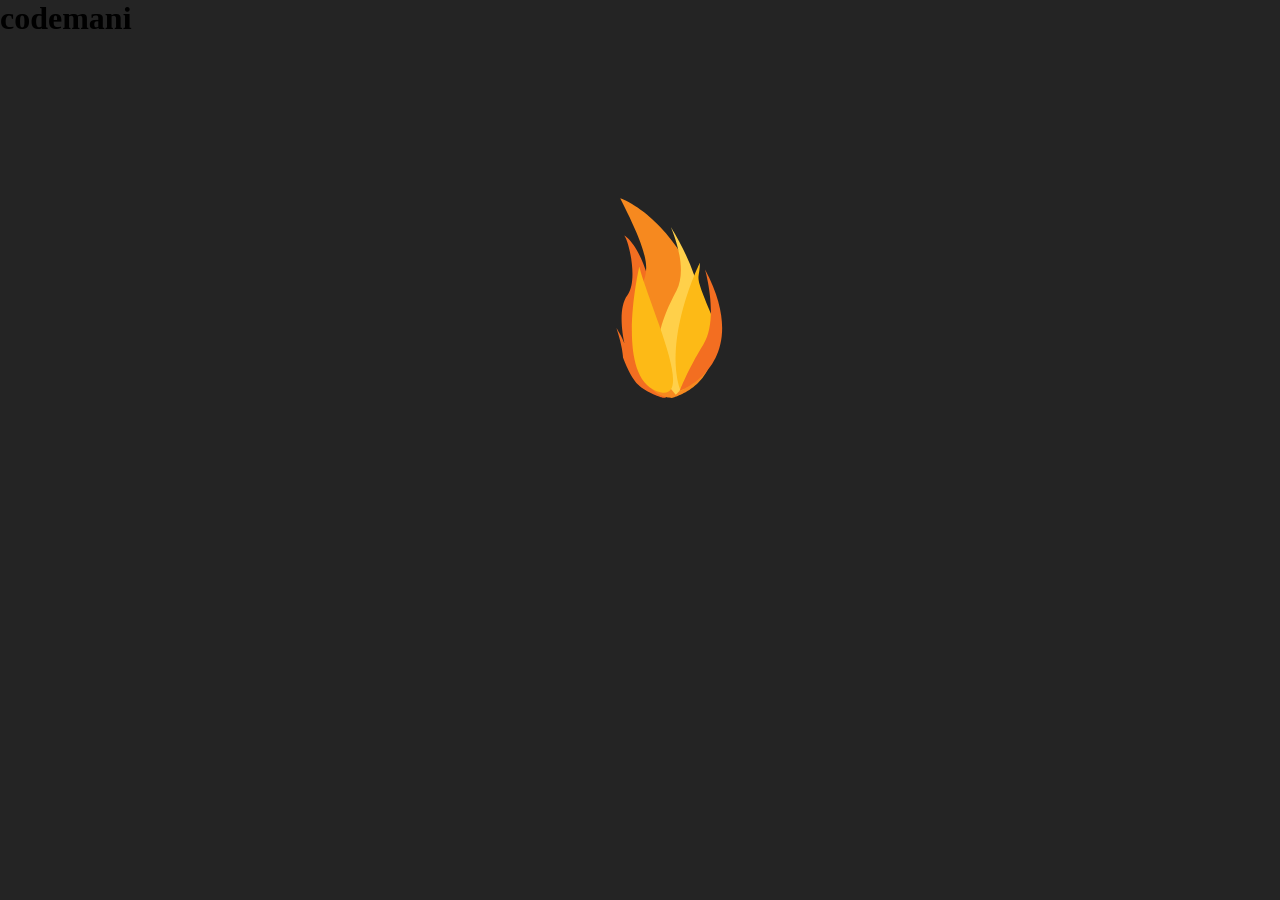
==== index.html @ c6ee7735 "first commit" ====
<!DOCTYPE html>
<html lang="en">

<head>
    <meta charset="UTF-8">
    <meta name="viewport" content="width=device-width, initial-scale=1.0">
    <title>Document</title>
    <link rel="stylesheet" href="./style.css">
</head>

<body>
    <div class="main">
        <div class="mo-fire">
            <svg version="1.1" id="Layer_1" xmlns="http://www.w3.org/2000/svg" xmlns:xlink="http://www.w3.org/1999/xlink" x="0px" y="0px"
               width="125px" height="189.864px" viewBox="0 0 125 189.864" enable-background="new 0 0 125 189.864" xml:space="preserve">
          <path class="flame-main" fill="#F36E21" d="M76.553,186.09c0,0-10.178-2.976-15.325-8.226s-9.278-16.82-9.278-16.82s-0.241-6.647-4.136-18.465
              c0,0,3.357,4.969,5.103,9.938c0,0-5.305-21.086,1.712-30.418c7.017-9.333,0.571-35.654-2.25-37.534c0,0,13.07,5.64,19.875,47.54
              c6.806,41.899,16.831,45.301,6.088,53.985"/>
          <path class="flame-main one" fill="#F6891F" d="M61.693,122.257c4.117-15.4,12.097-14.487-11.589-60.872c0,0,32.016,10.223,52.601,63.123
              c20.585,52.899-19.848,61.045-19.643,61.582c0.206,0.537-19.401-0.269-14.835-18.532S57.576,137.656,61.693,122.257z"/>
          <path class="flame-main two" fill="#FFD04A" d="M81.657,79.192c0,0,11.549,24.845,3.626,40.02c-7.924,15.175-21.126,41.899-0.425,64.998
              C84.858,184.21,125.705,150.905,81.657,79.192z"/>
          <path class="flame-main three" fill="#FDBA16" d="M99.92,101.754c0,0-23.208,47.027-12.043,80.072c0,0,32.741-16.073,20.108-45.79
              C95.354,106.319,99.92,114.108,99.92,101.754z"/>
          <path class="flame-main four" fill="#F36E21" d="M103.143,105.917c0,0,8.927,30.753-1.043,46.868c-9.969,16.115-14.799,29.041-14.799,29.041
              S134.387,164.603,103.143,105.917z"/>
          <path class="flame-main five" fill="#FDBA16" d="M62.049,104.171c0,0-15.645,67.588,10.529,77.655C98.753,191.894,69.033,130.761,62.049,104.171z"/>
          <path class="flame" fill="#F36E21" d="M101.011,112.926c0,0,8.973,10.519,4.556,16.543C99.37,129.735,106.752,117.406,101.011,112.926z"/>
          <path class="flame one" fill="#F36E21" d="M55.592,126.854c0,0-3.819,13.29,2.699,16.945C64.038,141.48,55.907,132.263,55.592,126.854z"/>
          <path class="flame two" fill="#F36E21" d="M54.918,104.595c0,0-3.959,6.109-1.24,8.949C56.93,113.256,52.228,107.329,54.918,104.595z"/>
          </svg>
          
          
          </div>
        <div class="right"><h1>codemani</h1></div>
    </div>
</body>

</html>
---- style.css ----
*{
    width: 100%;
    height: 100%;
    margin: 0;
    background-color: rgb(36, 36, 36);

}
.main{
    display: flex;
    justify-content: space-between;
}
body {
    width: 100%;
    position: relative;
    background-color: #000;
    padding: 0;
    margin: 0;
  }
  .mo-fire {
    width: 200px;
    height: auto;
    position: absolute;
    left:50%;
    margin-left: -100px;
    top: 100px;
  }
  .mo-fire svg {
    width: 100%;
    height: auto;
    position: relative
  }
  .flame {
    animation-name: flamefly;
    animation-duration: 2s;
    animation-timing-function: linear;
    animation-iteration-count: infinite;
    opacity: 0;
    transform-origin: 50% 50% 0;
  }
  .flame.one {
    animation-delay: 1s;
    animation-duration: 3s;
  }
  .flame3.two{
    animation-duration: 5s;
    animation-delay: 1s;
  }
  
  .flame-main {
    animation-name: flameWobble;
    animation-duration: 3s;
    animation-timing-function: linear;
    animation-iteration-count: infinite;
  }
  .flame-main.one {
    animation-duration: 4s;
    animation-delay: 1s;
  }
  .flame-main.two {
    animation-duration: 3s;
    animation-delay: 2s;
  }
  .flame-main.three {
    animation-duration: 2.1s;
    animation-delay: 3s;
  }
  .flame-main.four {
    animation-duration: 3.2s;
    animation-delay: 4s;
  }
  .flame-main.five {
    animation-duration: 2.5s;
    animation-delay: 5s;
  }
  @keyframes flameWobble {
    50% {
      transform: scale(1,1.2) translate(0, -30px) rotate(-2deg);
    }
  }
  @keyframes flamefly {
    0%{
      transform: translate(0) rotate(180deg);
    }
     50% {
       opacity: 1;
    }
    100% {
      transform: translate(-20px, -100px) rotate(180deg);
      opacity: 0;
    }
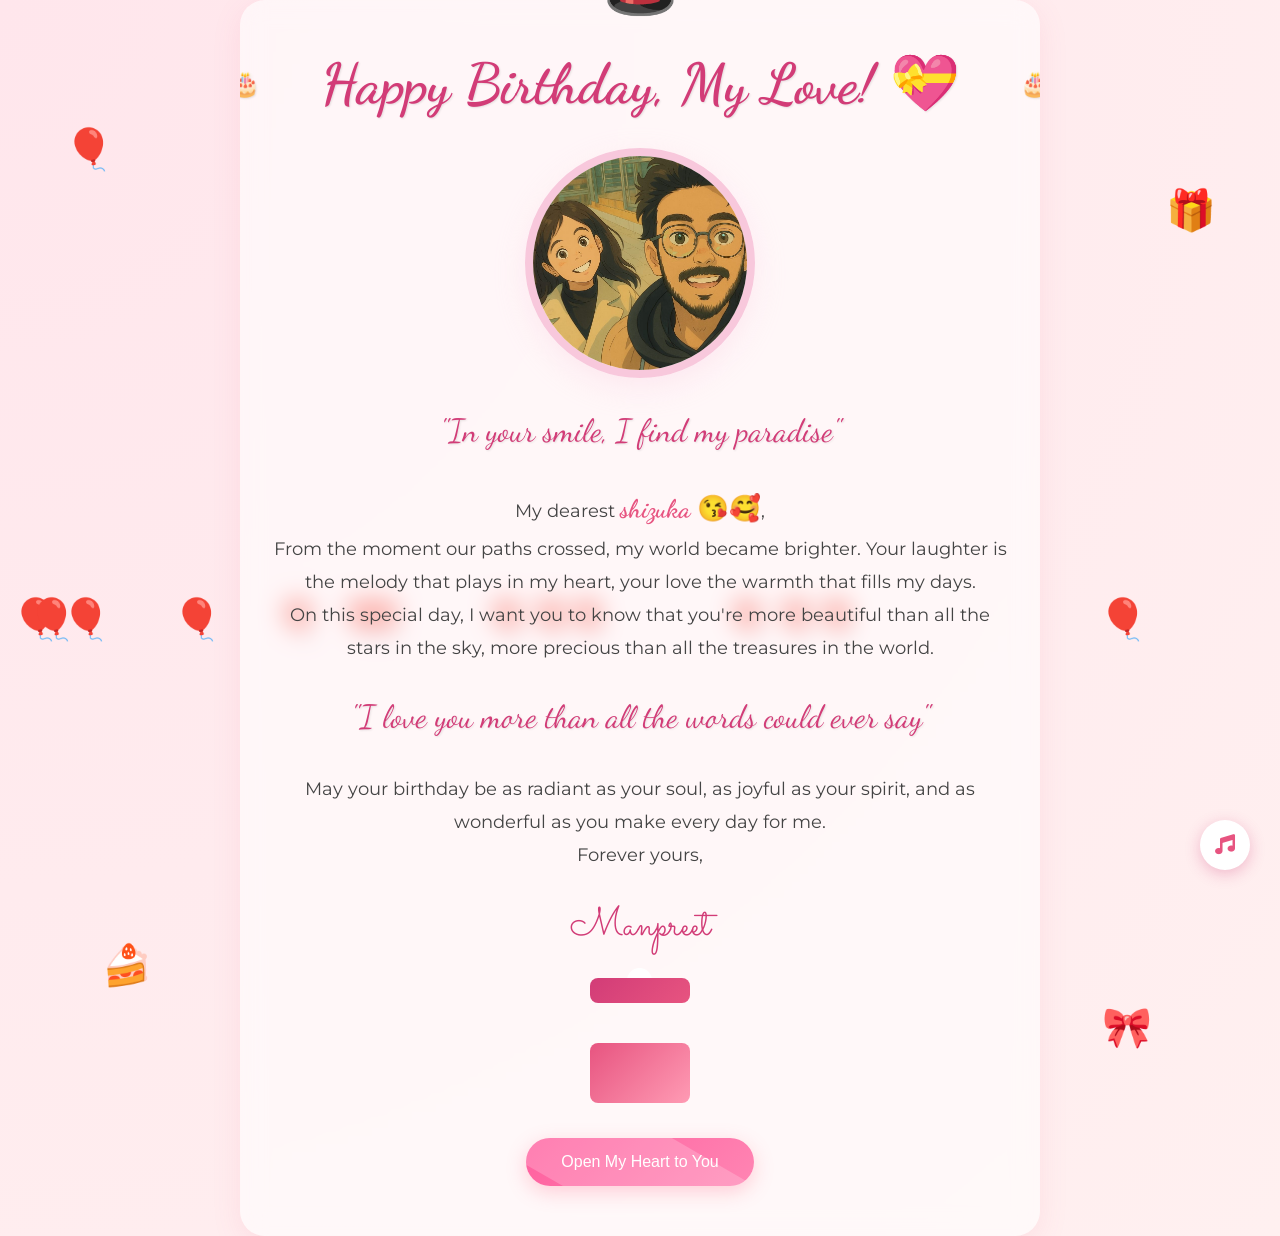
==== commit 58f17fec: "first commit" ====
--- a/index.html
+++ b/index.html
@@ -1,39 +1,604 @@
 <!DOCTYPE html>
 <html lang="en">
-
 <head>
-    <meta charset="UTF-8">
-    <meta name="viewport" content="width=device-width, initial-scale=1.0">
-    <title>Document</title>
-    <link rel="stylesheet" href="./style.css">
+  <meta charset="UTF-8" />
+  <meta name="viewport" content="width=device-width, initial-scale=1.0"/>
+  <title>Happy Birthday My Love! 🎉💝</title>
+  <link rel="stylesheet" href="https://cdnjs.cloudflare.com/ajax/libs/font-awesome/6.0.0/css/all.min.css" />
+  <link href="https://fonts.googleapis.com/css2?family=Playfair+Display:wght@700&family=Montserrat:wght@400;600&family=Dancing+Script:wght@700&family=Sacramento&display=swap" rel="stylesheet">
+  <style>
+    * { margin: 0; padding: 0; box-sizing: border-box; }
+
+    body {
+      font-family: 'Montserrat', sans-serif;
+      background: radial-gradient(circle at top left, #ffe6ec, #fff0f0);
+      min-height: 100vh;
+      display: flex;
+      align-items: center;
+      justify-content: center;
+      overflow-x: hidden;
+      position: relative;
+    }
+
+    .floating-elements {
+      position: fixed;
+      top: 0; left: 0; width: 100%; height: 100%;
+      z-index: 0;
+      pointer-events: none;
+    }
+
+    .floating {
+      position: absolute;
+      animation: float 6s ease-in-out infinite;
+      font-size: 22px;
+      opacity: 0;
+    }
+
+    @keyframes float {
+      0% { transform: translateY(0) scale(0.5); opacity: 0; }
+      10% { opacity: 0.8; }
+      50% { transform: translateY(-50vh) scale(1); }
+      90% { opacity: 0.8; }
+      100% { transform: translateY(-100vh) rotate(360deg); opacity: 0; }
+    }
+
+    .container {
+      z-index: 2;
+      max-width: 800px;
+      width: 90%;
+      background: rgba(255, 255, 255, 0.6);
+      backdrop-filter: blur(12px);
+      padding: 50px 30px;
+      border-radius: 25px;
+      text-align: center;
+      box-shadow: 0 8px 30px rgba(231, 84, 128, 0.1);
+      animation: fadeIn 1s ease forwards;
+      position: relative;
+      overflow: hidden;
+    }
+
+    @keyframes fadeIn {
+      from { opacity: 0; transform: translateY(20px); }
+      to { opacity: 1; transform: translateY(0); }
+    }
+
+    h1 {
+      font-family: 'Playfair Display', serif;
+      font-size: 3.5rem;
+      color: #d23c77;
+      margin-bottom: 30px;
+      text-shadow: 2px 2px 4px rgba(0,0,0,0.1);
+      position: relative;
+    }
+
+    h1::before, h1::after {
+      content: "🎂";
+      position: absolute;
+      font-size: 1.5rem;
+      top: 50%;
+      transform: translateY(-50%);
+    }
+
+    h1::before {
+      left: -40px;
+    }
+
+    h1::after {
+      right: -40px;
+    }
+
+    .photo-frame {
+      width: 230px;
+      height: 230px;
+      margin: 0 auto 25px;
+      border-radius: 50%;
+      border: 8px solid #f8c8dc;
+      overflow: hidden;
+      box-shadow: 0 10px 30px rgba(248, 200, 220, 0.3);
+      transition: transform 0.4s ease;
+      position: relative;
+    }
+
+    .photo-frame:hover {
+      transform: scale(1.06);
+      border-color: #e75480;
+    }
+
+    .photo-frame img {
+      width: 100%; height: 100%;
+      object-fit: cover;
+      transition: transform 0.5s ease;
+    }
+
+    .photo-frame:hover img {
+      transform: scale(1.05);
+    }
+
+    .heart {
+      position: absolute;
+      font-size: 30px;
+      color: #e75480;
+      animation: heartbeat 1.5s ease infinite;
+      opacity: 0;
+    }
+
+    @keyframes heartbeat {
+      0% { transform: scale(0.8); opacity: 0; }
+      50% { transform: scale(1.2); opacity: 1; }
+      100% { transform: scale(0.8); opacity: 0; }
+    }
+
+    .message {
+      font-size: 1.15rem;
+      line-height: 1.8;
+      margin-top: 20px;
+      color: #444;
+    }
+
+    .highlight {
+      color: #e75480;
+      font-family: 'Dancing Script', cursive;
+      font-size: 1.6rem;
+      font-weight: bold;
+    }
+
+    .love-line {
+      font-family: 'Dancing Script', cursive;
+      font-size: 2rem;
+      color: #d23c77;
+      margin: 25px 0;
+      text-shadow: 1px 1px 2px rgba(0,0,0,0.1);
+    }
+        .love-line1 {
+      font-family: 'Dancing Script', cursive;
+      color: #d23c77;
+      text-shadow: 1px 1px 2px rgba(0,0,0,0.1);
+    }
+
+    
+
+    .btn {
+      background: linear-gradient(135deg, #ff5f9e, #ff85b3);
+      color: white;
+      padding: 15px 35px;
+      font-size: 1rem;
+      border: none;
+      border-radius: 40px;
+      cursor: pointer;
+      margin-top: 25px;
+      transition: all 0.3s ease;
+      box-shadow: 0 6px 20px rgba(255, 105, 135, 0.3);
+      position: relative;
+      overflow: hidden;
+      z-index: 1;
+    }
+
+    .btn:hover {
+      transform: translateY(-4px);
+      box-shadow: 0 8px 25px rgba(231, 84, 128, 0.5);
+    }
+
+    .btn:after {
+      content: "";
+      position: absolute;
+      top: -50%;
+      left: -60%;
+      width: 200%;
+      height: 200%;
+      background: rgba(255,255,255,0.2);
+      transform: rotate(30deg);
+      transition: all 0.3s ease;
+      z-index: -1;
+    }
+
+    .btn:hover:after {
+      left: 100%;
+    }
+
+    .gift-box {
+      margin: 40px auto 10px;
+      position: relative;
+      width: 100px;
+      height: 100px;
+      cursor: pointer;
+      transition: all 0.3s ease;
+    }
+
+    .gift-box:hover {
+      transform: scale(1.1);
+    }
+
+    .gift-box .box,
+    .gift-box .lid {
+      position: absolute;
+      border-radius: 8px;
+      transition: all 0.4s ease;
+    }
+
+    .gift-box .box {
+      width: 100%;
+      height: 60px;
+      bottom: 0;
+      background: linear-gradient(135deg, #e75480, #ff9bb4);
+    }
+
+    .gift-box .lid {
+      top: -25px;
+      height: 25px;
+      width: 100%;
+      background: linear-gradient(135deg, #d23c77, #e75480);
+      z-index: 2;
+    }
+
+    .gift-box .bow {
+      position: absolute;
+      top: -35px;
+      left: 37px;
+      width: 25px;
+      height: 25px;
+      background: #fff;
+      border-radius: 50%;
+    }
+
+    .gift-box.open .lid {
+      transform: rotate(20deg) translate(-20px, -30px);
+    }
+
+    .music-control {
+      position: fixed;
+      bottom: 30px;
+      right: 30px;
+      background: #fff;
+      width: 50px;
+      height: 50px;
+      border-radius: 50%;
+      display: flex;
+      justify-content: center;
+      align-items: center;
+      cursor: pointer;
+      box-shadow: 0 4px 15px rgba(210, 60, 119, 0.3);
+      z-index: 10;
+      transition: all 0.3s ease;
+    }
+
+    .music-control:hover {
+      transform: scale(1.1);
+      box-shadow: 0 6px 20px rgba(210, 60, 119, 0.4);
+    }
+
+    .music-control i {
+      font-size: 20px;
+      color: #e75480;
+    }
+
+    .memory-gallery {
+      display: none;
+      margin-top: 30px;
+      animation: fadeIn 0.8s ease forwards;
+    }
+
+    .memory-item {
+      margin: 15px 0;
+      padding: 15px;
+      background: rgba(255,255,255,0.7);
+      border-radius: 15px;
+      box-shadow: 0 4px 15px rgba(0,0,0,0.05);
+    }
+
+    .memory-date {
+      font-family: 'Dancing Script', cursive;
+      color: #e75480;
+      font-size: 1.3rem;
+      margin-bottom: 10px;
+    }
+
+    .kiss {
+      position: fixed;
+      font-size: 30px;
+      color: #ff5f9e;
+      animation: fly 4s linear forwards;
+      z-index: 100;
+      pointer-events: none;
+    }
+
+    @keyframes fly {
+      0% { transform: translate(0, 0) scale(0.5); opacity: 0; }
+      10% { opacity: 1; }
+      90% { opacity: 1; }
+      100% { transform: translate(var(--x), var(--y)) scale(1.5); opacity: 0; }
+    }
+
+    .signature {
+      font-family: 'Sacramento', cursive;
+      font-size: 2.5rem;
+      color: #d23c77;
+      margin-top: 20px;
+    }
+
+    /* Birthday Stickers */
+    .sticker {
+      position: absolute;
+      font-size: 40px;
+      z-index: 5;
+      animation: stickerFloat 8s ease-in-out infinite;
+    }
+
+    @keyframes stickerFloat {
+      0%, 100% { transform: translateY(0) rotate(0deg); }
+      50% { transform: translateY(-20px) rotate(10deg); }
+    }
+
+    .confetti {
+      position: fixed;
+      width: 15px;
+      height: 15px;
+      background-color: #f00;
+      opacity: 0;
+      z-index: 1;
+      animation: confettiFall 5s linear forwards;
+    }
+
+    @keyframes confettiFall {
+      0% { transform: translateY(-100vh) rotate(0deg); opacity: 1; }
+      100% { transform: translateY(100vh) rotate(360deg); opacity: 0; }
+    }
+
+    .birthday-hat {
+      position: absolute;
+      top: -50px;
+      left: 50%;
+      transform: translateX(-50%);
+      font-size: 60px;
+      z-index: 3;
+      animation: hatWobble 2s ease-in-out infinite;
+    }
+
+    @keyframes hatWobble {
+      0%, 100% { transform: translateX(-50%) rotate(-5deg); }
+      50% { transform: translateX(-50%) rotate(5deg); }
+    }
+
+    .balloon {
+      position: absolute;
+      font-size: 40px;
+      animation: balloonFloat 15s linear infinite;
+      z-index: 0;
+    }
+
+    @keyframes balloonFloat {
+      0% { transform: translateY(100vh) translateX(0); opacity: 0; }
+      10% { opacity: 1; }
+      90% { opacity: 1; }
+      100% { transform: translateY(-100vh) translateX(50px); opacity: 0; }
+    }
+
+    @media(max-width: 600px) {
+      h1 { font-size: 2.2rem; }
+      h1::before, h1::after { font-size: 1rem; }
+      h1::before { left: -25px; }
+      h1::after { right: -25px; }
+      .photo-frame { width: 180px; height: 180px; }
+      .love-line { font-size: 1.6rem; }
+      .highlight { font-size: 1.3rem; }
+    }
+  </style>
 </head>
 
 <body>
-    <div class="main">
-        <div class="mo-fire">
-            <svg version="1.1" id="Layer_1" xmlns="http://www.w3.org/2000/svg" xmlns:xlink="http://www.w3.org/1999/xlink" x="0px" y="0px"
-               width="125px" height="189.864px" viewBox="0 0 125 189.864" enable-background="new 0 0 125 189.864" xml:space="preserve">
-          <path class="flame-main" fill="#F36E21" d="M76.553,186.09c0,0-10.178-2.976-15.325-8.226s-9.278-16.82-9.278-16.82s-0.241-6.647-4.136-18.465
-              c0,0,3.357,4.969,5.103,9.938c0,0-5.305-21.086,1.712-30.418c7.017-9.333,0.571-35.654-2.25-37.534c0,0,13.07,5.64,19.875,47.54
-              c6.806,41.899,16.831,45.301,6.088,53.985"/>
-          <path class="flame-main one" fill="#F6891F" d="M61.693,122.257c4.117-15.4,12.097-14.487-11.589-60.872c0,0,32.016,10.223,52.601,63.123
-              c20.585,52.899-19.848,61.045-19.643,61.582c0.206,0.537-19.401-0.269-14.835-18.532S57.576,137.656,61.693,122.257z"/>
-          <path class="flame-main two" fill="#FFD04A" d="M81.657,79.192c0,0,11.549,24.845,3.626,40.02c-7.924,15.175-21.126,41.899-0.425,64.998
-              C84.858,184.21,125.705,150.905,81.657,79.192z"/>
-          <path class="flame-main three" fill="#FDBA16" d="M99.92,101.754c0,0-23.208,47.027-12.043,80.072c0,0,32.741-16.073,20.108-45.79
-              C95.354,106.319,99.92,114.108,99.92,101.754z"/>
-          <path class="flame-main four" fill="#F36E21" d="M103.143,105.917c0,0,8.927,30.753-1.043,46.868c-9.969,16.115-14.799,29.041-14.799,29.041
-              S134.387,164.603,103.143,105.917z"/>
-          <path class="flame-main five" fill="#FDBA16" d="M62.049,104.171c0,0-15.645,67.588,10.529,77.655C98.753,191.894,69.033,130.761,62.049,104.171z"/>
-          <path class="flame" fill="#F36E21" d="M101.011,112.926c0,0,8.973,10.519,4.556,16.543C99.37,129.735,106.752,117.406,101.011,112.926z"/>
-          <path class="flame one" fill="#F36E21" d="M55.592,126.854c0,0-3.819,13.29,2.699,16.945C64.038,141.48,55.907,132.263,55.592,126.854z"/>
-          <path class="flame two" fill="#F36E21" d="M54.918,104.595c0,0-3.959,6.109-1.24,8.949C56.93,113.256,52.228,107.329,54.918,104.595z"/>
-          </svg>
-          
-          
-          </div>
-        <div class="right"><h1>codemani</h1></div>
+  <div class="floating-elements" id="floatingElements"></div>
+  
+  <!-- Birthday Stickers -->
+  <div class="sticker" style="top: 10%; left: 5%; animation-delay: 0s;">🎈</div>
+  <div class="sticker" style="top: 15%; right: 5%; animation-delay: 1s;">🎁</div>
+  <div class="sticker" style="bottom: 20%; left: 8%; animation-delay: 2s;">🍰</div>
+  <div class="sticker" style="bottom: 15%; right: 10%; animation-delay: 3s;">🎀</div>
+
+  <div class="container">
+    <div class="birthday-hat">🎩</div>
+    
+    <h1 class="love-line1">Happy Birthday, My Love! 💝</h1>
+
+    <div class="photo-frame" id="photoFrame">
+      <img src="/heart.jpeg" alt="The Love of My Life">
     </div>
+
+    <div class="message">
+      <p class="love-line">"In your smile, I find my paradise"</p>
+      <p>My dearest <span class="highlight">shizuka 😘🥰</span>,</p>
+      <p>From the moment our paths crossed, my world became brighter. Your laughter is the melody that plays in my heart, your love the warmth that fills my days.</p>
+      <p>On this special day, I want you to know that you're more beautiful than all the stars in the sky, more precious than all the treasures in the world.</p>
+      <p class="love-line">"I love you more than all the words could ever say"</p>
+      <p>May your birthday be as radiant as your soul, as joyful as your spirit, and as wonderful as you make every day for me.</p>
+      <p>Forever yours,</p>
+      <p class="signature">Manpreet</p>
+    </div>
+
+    <div class="gift-box" id="giftBox">
+      <div class="lid"></div>
+      <div class="box"></div>
+      <div class="bow"></div>
+    </div>
+
+    <button class="btn" id="showMoreBtn">Open My Heart to You</button>
+
+    <div id="specialMessage" style="display:none;">
+      <p class="love-line">"You're my today and all of my tomorrows"</p>
+      <p class="message">Every moment with you is a gift I cherish. I promise to stand by you through all of life's adventures, to be your shelter in storms, and your partner in laughter. You're my greatest love story.</p>
+      <button class="btn" id="memoryBtn">Our Journey Together</button>
+    </div>
+
+    <div class="memory-gallery" id="memoryGallery">
+      <div class="memory-item">
+        <div class="memory-date">Our First Date</div>
+        <p>That nervous coffee where we talked for hours without noticing the time pass...</p>
+      </div>
+      <div class="memory-item">
+        <div class="memory-date">The Day I Knew</div>
+        <p>When you laughed at my silly joke and your eyes sparkled - that's when I fell completely.</p>
+      </div>
+      <div class="memory-item">
+        <div class="memory-date">Our First Adventure</div>
+        <p>Getting lost on that hike but finding something much more precious - each other.</p>
+      </div>
+      <div class="love-line">"And countless more memories to come..."</div>
+    </div>
+  </div>
+
+  <div class="music-control" id="musicControl">
+    <i class="fas fa-music"></i>
+  </div>
+
+  <audio id="bgMusic" loop>
+    <source src="https://www.soundhelix.com/examples/mp3/SoundHelix-Song-1.mp3" type="audio/mpeg">
+  </audio>
+
+  <script>
+    document.addEventListener('DOMContentLoaded', () => {
+      const floatingContainer = document.getElementById('floatingElements');
+      const symbols = ['💖', '🌸', '💕', '🌷', '💘', '✨', '🥰', '💝', '🌹', '💌', '🎉', '🎈', '🎁', '🍰', '🎀'];
+      const photoFrame = document.getElementById('photoFrame');
+
+      // Create balloons
+      function createBalloons() {
+        const colors = ['red', 'pink', 'blue', 'green', 'yellow', 'purple'];
+        const balloonTypes = ['🎈', '🎈', '🎈', '🎈', '🎈', '🎈'];
+        
+        for (let i = 0; i < 15; i++) {
+          const balloon = document.createElement('div');
+          balloon.className = 'balloon';
+          balloon.textContent = balloonTypes[Math.floor(Math.random() * balloonTypes.length)];
+          balloon.style.left = Math.random() * 100 + 'vw';
+          balloon.style.color = colors[Math.floor(Math.random() * colors.length)];
+          balloon.style.animationDuration = 10 + Math.random() * 20 + 's';
+          balloon.style.animationDelay = Math.random() * 5 + 's';
+          document.body.appendChild(balloon);
+        }
+      }
+
+      function createFloating() {
+        const el = document.createElement('div');
+        el.className = 'floating';
+        el.textContent = symbols[Math.floor(Math.random() * symbols.length)];
+        el.style.left = Math.random() * 100 + 'vw';
+        el.style.fontSize = (18 + Math.random() * 22) + 'px';
+        el.style.color = `hsl(${Math.random() * 30 + 330}, 70%, 70%)`;
+        el.style.animationDuration = 4 + Math.random() * 5 + 's';
+        floatingContainer.appendChild(el);
+        setTimeout(() => el.remove(), 9000);
+      }
+
+      function createHeart() {
+        const heart = document.createElement('div');
+        heart.className = 'heart';
+        heart.innerHTML = '❤️';
+        heart.style.left = Math.random() * 80 + 10 + '%';
+        heart.style.top = Math.random() * 80 + 10 + '%';
+        photoFrame.appendChild(heart);
+        setTimeout(() => heart.remove(), 1500);
+      }
+
+      function sendKiss() {
+        const kiss = document.createElement('div');
+        kiss.className = 'kiss';
+        kiss.innerHTML = '💋';
+        
+        // Set random end position
+        const endX = (Math.random() - 0.5) * 200;
+        const endY = -Math.random() * 200 - 100;
+        kiss.style.setProperty('--x', endX + 'px');
+        kiss.style.setProperty('--y', endY + 'px');
+        
+        // Set random start position at bottom
+        kiss.style.left = Math.random() * 100 + 'vw';
+        kiss.style.bottom = '20px';
+        
+        document.body.appendChild(kiss);
+        setTimeout(() => kiss.remove(), 4000);
+      }
+
+      function createConfetti() {
+        const colors = ['#f00', '#0f0', '#00f', '#ff0', '#f0f', '#0ff'];
+        for (let i = 0; i < 100; i++) {
+          const confetti = document.createElement('div');
+          confetti.className = 'confetti';
+          confetti.style.left = Math.random() * 100 + 'vw';
+          confetti.style.backgroundColor = colors[Math.floor(Math.random() * colors.length)];
+          confetti.style.animationDuration = 3 + Math.random() * 4 + 's';
+          confetti.style.animationDelay = Math.random() * 2 + 's';
+          confetti.style.width = 10 + Math.random() * 10 + 'px';
+          confetti.style.height = 10 + Math.random() * 10 + 'px';
+          document.body.appendChild(confetti);
+          setTimeout(() => confetti.remove(), 5000);
+        }
+      }
+
+      createBalloons();
+      setInterval(createFloating, 300);
+      setInterval(createHeart, 800);
+
+      const giftBox = document.getElementById('giftBox');
+      const showMoreBtn = document.getElementById('showMoreBtn');
+      const specialMessage = document.getElementById('specialMessage');
+      const memoryBtn = document.getElementById('memoryBtn');
+      const memoryGallery = document.getElementById('memoryGallery');
+
+      giftBox.addEventListener('click', () => {
+        giftBox.classList.add('open');
+        showMoreBtn.style.display = 'inline-block';
+        for (let i = 0; i < 10; i++) {
+          setTimeout(createFloating, i * 200);
+        }
+        createConfetti();
+      });
+
+      showMoreBtn.addEventListener('click', () => {
+        specialMessage.style.display = 'block';
+        showMoreBtn.style.display = 'none';
+        for (let i = 0; i < 15; i++) {
+          setTimeout(createFloating, i * 150);
+        }
+        // Send kisses flying up
+        for (let i = 0; i < 8; i++) {
+          setTimeout(sendKiss, i * 300);
+        }
+        createConfetti();
+      });
+
+      memoryBtn.addEventListener('click', () => {
+        memoryGallery.style.display = 'block';
+        memoryBtn.style.display = 'none';
+        // Create a shower of hearts
+        for (let i = 0; i < 30; i++) {
+          setTimeout(createFloating, i * 100);
+        }
+        createConfetti();
+      });
+
+      const musicControl = document.getElementById('musicControl');
+      const bgMusic = document.getElementById('bgMusic');
+      let playing = false;
+
+      musicControl.addEventListener('click', () => {
+        if (playing) {
+          bgMusic.pause();
+          musicControl.innerHTML = '<i class="fas fa-music"></i>';
+        } else {
+          bgMusic.play();
+          musicControl.innerHTML = '<i class="fas fa-pause"></i>';
+        }
+        playing = !playing;
+      });
+
+      // Add click effect to photo frame
+      photoFrame.addEventListener('click', () => {
+        for (let i = 0; i < 5; i++) {
+          setTimeout(createHeart, i * 300);
+        }
+      });
+
+      // Initial confetti burst
+      setTimeout(createConfetti, 1000);
+    });
+  </script>
 </body>
-
 </html>
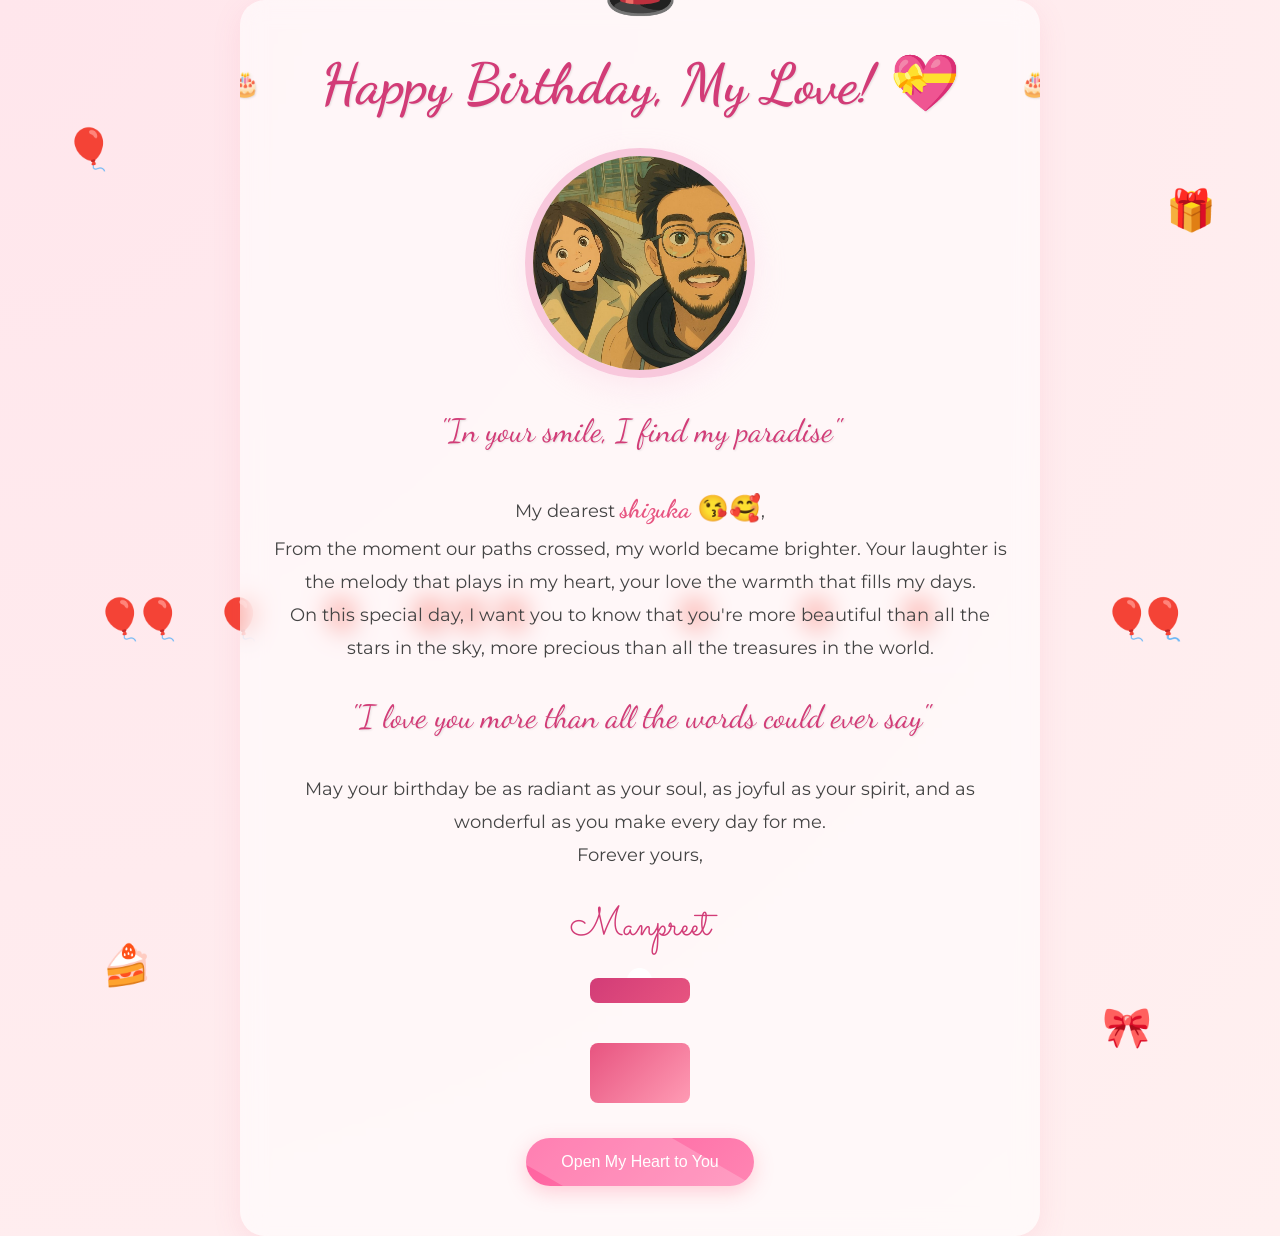
==== commit 10e981d6: "first commit" ====
--- a/index.html
+++ b/index.html
@@ -443,14 +443,6 @@
       <div class="love-line">"And countless more memories to come..."</div>
     </div>
   </div>
-
-  <div class="music-control" id="musicControl">
-    <i class="fas fa-music"></i>
-  </div>
-
-  <audio id="bgMusic" loop>
-    <source src="https://www.soundhelix.com/examples/mp3/SoundHelix-Song-1.mp3" type="audio/mpeg">
-  </audio>
 
   <script>
     document.addEventListener('DOMContentLoaded', () => {
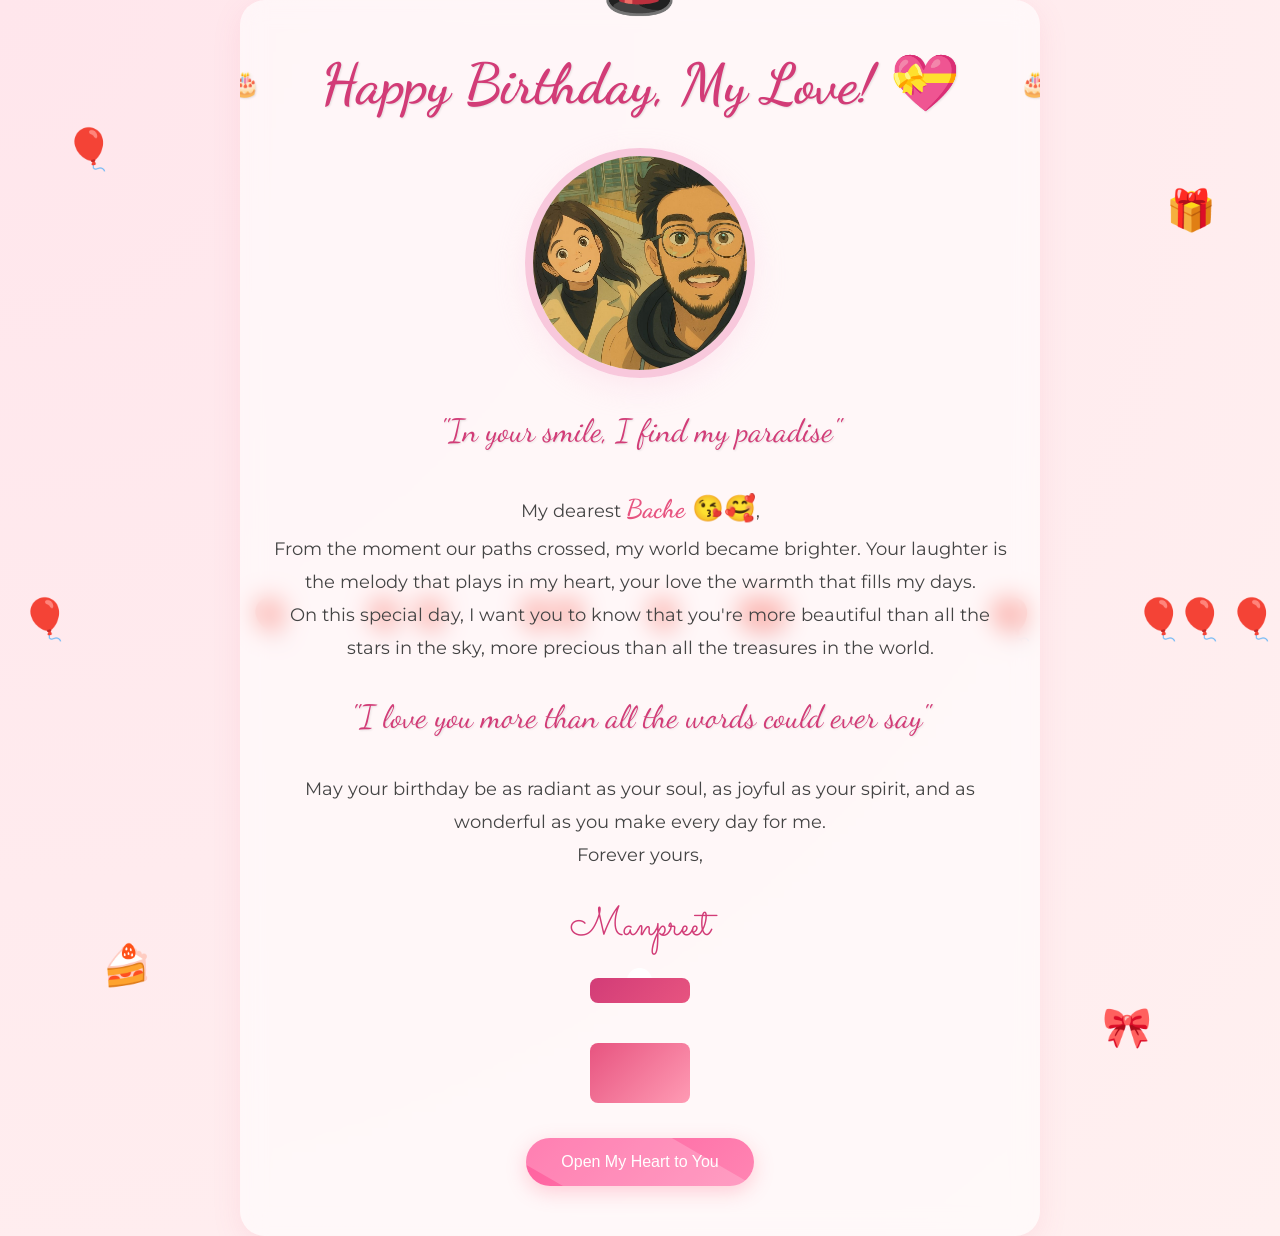
==== commit 40f9c275: "changes in the names" ====
--- a/index.html
+++ b/index.html
@@ -404,7 +404,7 @@
 
     <div class="message">
       <p class="love-line">"In your smile, I find my paradise"</p>
-      <p>My dearest <span class="highlight">shizuka 😘🥰</span>,</p>
+      <p>My dearest <span class="highlight">Bache 😘🥰</span>,</p>
       <p>From the moment our paths crossed, my world became brighter. Your laughter is the melody that plays in my heart, your love the warmth that fills my days.</p>
       <p>On this special day, I want you to know that you're more beautiful than all the stars in the sky, more precious than all the treasures in the world.</p>
       <p class="love-line">"I love you more than all the words could ever say"</p>
@@ -593,4 +593,4 @@
     });
   </script>
 </body>
-</html>+</html>
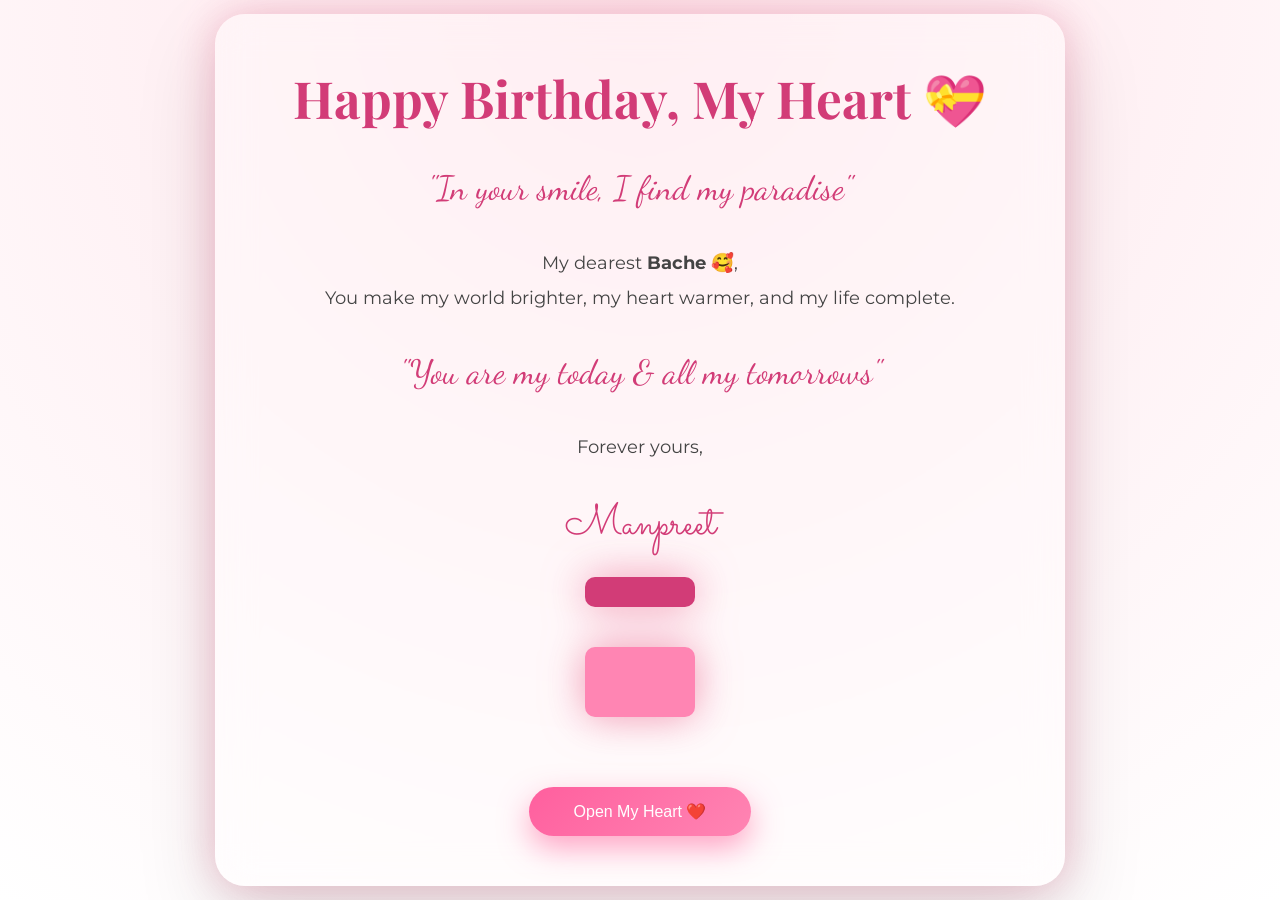
==== commit 6a9fc008: "changes in the names" ====
--- a/index.html
+++ b/index.html
@@ -1,596 +1,251 @@
 <!DOCTYPE html>
 <html lang="en">
 <head>
-  <meta charset="UTF-8" />
-  <meta name="viewport" content="width=device-width, initial-scale=1.0"/>
-  <title>Happy Birthday My Love! 🎉💝</title>
-  <link rel="stylesheet" href="https://cdnjs.cloudflare.com/ajax/libs/font-awesome/6.0.0/css/all.min.css" />
-  <link href="https://fonts.googleapis.com/css2?family=Playfair+Display:wght@700&family=Montserrat:wght@400;600&family=Dancing+Script:wght@700&family=Sacramento&display=swap" rel="stylesheet">
-  <style>
-    * { margin: 0; padding: 0; box-sizing: border-box; }
-
-    body {
-      font-family: 'Montserrat', sans-serif;
-      background: radial-gradient(circle at top left, #ffe6ec, #fff0f0);
-      min-height: 100vh;
-      display: flex;
-      align-items: center;
-      justify-content: center;
-      overflow-x: hidden;
-      position: relative;
-    }
-
-    .floating-elements {
-      position: fixed;
-      top: 0; left: 0; width: 100%; height: 100%;
-      z-index: 0;
-      pointer-events: none;
-    }
-
-    .floating {
-      position: absolute;
-      animation: float 6s ease-in-out infinite;
-      font-size: 22px;
-      opacity: 0;
-    }
-
-    @keyframes float {
-      0% { transform: translateY(0) scale(0.5); opacity: 0; }
-      10% { opacity: 0.8; }
-      50% { transform: translateY(-50vh) scale(1); }
-      90% { opacity: 0.8; }
-      100% { transform: translateY(-100vh) rotate(360deg); opacity: 0; }
-    }
-
-    .container {
-      z-index: 2;
-      max-width: 800px;
-      width: 90%;
-      background: rgba(255, 255, 255, 0.6);
-      backdrop-filter: blur(12px);
-      padding: 50px 30px;
-      border-radius: 25px;
-      text-align: center;
-      box-shadow: 0 8px 30px rgba(231, 84, 128, 0.1);
-      animation: fadeIn 1s ease forwards;
-      position: relative;
-      overflow: hidden;
-    }
-
-    @keyframes fadeIn {
-      from { opacity: 0; transform: translateY(20px); }
-      to { opacity: 1; transform: translateY(0); }
-    }
-
-    h1 {
-      font-family: 'Playfair Display', serif;
-      font-size: 3.5rem;
-      color: #d23c77;
-      margin-bottom: 30px;
-      text-shadow: 2px 2px 4px rgba(0,0,0,0.1);
-      position: relative;
-    }
-
-    h1::before, h1::after {
-      content: "🎂";
-      position: absolute;
-      font-size: 1.5rem;
-      top: 50%;
-      transform: translateY(-50%);
-    }
-
-    h1::before {
-      left: -40px;
-    }
-
-    h1::after {
-      right: -40px;
-    }
-
-    .photo-frame {
-      width: 230px;
-      height: 230px;
-      margin: 0 auto 25px;
-      border-radius: 50%;
-      border: 8px solid #f8c8dc;
-      overflow: hidden;
-      box-shadow: 0 10px 30px rgba(248, 200, 220, 0.3);
-      transition: transform 0.4s ease;
-      position: relative;
-    }
-
-    .photo-frame:hover {
-      transform: scale(1.06);
-      border-color: #e75480;
-    }
-
-    .photo-frame img {
-      width: 100%; height: 100%;
-      object-fit: cover;
-      transition: transform 0.5s ease;
-    }
-
-    .photo-frame:hover img {
-      transform: scale(1.05);
-    }
-
-    .heart {
-      position: absolute;
-      font-size: 30px;
-      color: #e75480;
-      animation: heartbeat 1.5s ease infinite;
-      opacity: 0;
-    }
-
-    @keyframes heartbeat {
-      0% { transform: scale(0.8); opacity: 0; }
-      50% { transform: scale(1.2); opacity: 1; }
-      100% { transform: scale(0.8); opacity: 0; }
-    }
-
-    .message {
-      font-size: 1.15rem;
-      line-height: 1.8;
-      margin-top: 20px;
-      color: #444;
-    }
-
-    .highlight {
-      color: #e75480;
-      font-family: 'Dancing Script', cursive;
-      font-size: 1.6rem;
-      font-weight: bold;
-    }
-
-    .love-line {
-      font-family: 'Dancing Script', cursive;
-      font-size: 2rem;
-      color: #d23c77;
-      margin: 25px 0;
-      text-shadow: 1px 1px 2px rgba(0,0,0,0.1);
-    }
-        .love-line1 {
-      font-family: 'Dancing Script', cursive;
-      color: #d23c77;
-      text-shadow: 1px 1px 2px rgba(0,0,0,0.1);
-    }
-
-    
-
-    .btn {
-      background: linear-gradient(135deg, #ff5f9e, #ff85b3);
-      color: white;
-      padding: 15px 35px;
-      font-size: 1rem;
-      border: none;
-      border-radius: 40px;
-      cursor: pointer;
-      margin-top: 25px;
-      transition: all 0.3s ease;
-      box-shadow: 0 6px 20px rgba(255, 105, 135, 0.3);
-      position: relative;
-      overflow: hidden;
-      z-index: 1;
-    }
-
-    .btn:hover {
-      transform: translateY(-4px);
-      box-shadow: 0 8px 25px rgba(231, 84, 128, 0.5);
-    }
-
-    .btn:after {
-      content: "";
-      position: absolute;
-      top: -50%;
-      left: -60%;
-      width: 200%;
-      height: 200%;
-      background: rgba(255,255,255,0.2);
-      transform: rotate(30deg);
-      transition: all 0.3s ease;
-      z-index: -1;
-    }
-
-    .btn:hover:after {
-      left: 100%;
-    }
-
-    .gift-box {
-      margin: 40px auto 10px;
-      position: relative;
-      width: 100px;
-      height: 100px;
-      cursor: pointer;
-      transition: all 0.3s ease;
-    }
-
-    .gift-box:hover {
-      transform: scale(1.1);
-    }
-
-    .gift-box .box,
-    .gift-box .lid {
-      position: absolute;
-      border-radius: 8px;
-      transition: all 0.4s ease;
-    }
-
-    .gift-box .box {
-      width: 100%;
-      height: 60px;
-      bottom: 0;
-      background: linear-gradient(135deg, #e75480, #ff9bb4);
-    }
-
-    .gift-box .lid {
-      top: -25px;
-      height: 25px;
-      width: 100%;
-      background: linear-gradient(135deg, #d23c77, #e75480);
-      z-index: 2;
-    }
-
-    .gift-box .bow {
-      position: absolute;
-      top: -35px;
-      left: 37px;
-      width: 25px;
-      height: 25px;
-      background: #fff;
-      border-radius: 50%;
-    }
-
-    .gift-box.open .lid {
-      transform: rotate(20deg) translate(-20px, -30px);
-    }
-
-    .music-control {
-      position: fixed;
-      bottom: 30px;
-      right: 30px;
-      background: #fff;
-      width: 50px;
-      height: 50px;
-      border-radius: 50%;
-      display: flex;
-      justify-content: center;
-      align-items: center;
-      cursor: pointer;
-      box-shadow: 0 4px 15px rgba(210, 60, 119, 0.3);
-      z-index: 10;
-      transition: all 0.3s ease;
-    }
-
-    .music-control:hover {
-      transform: scale(1.1);
-      box-shadow: 0 6px 20px rgba(210, 60, 119, 0.4);
-    }
-
-    .music-control i {
-      font-size: 20px;
-      color: #e75480;
-    }
-
-    .memory-gallery {
-      display: none;
-      margin-top: 30px;
-      animation: fadeIn 0.8s ease forwards;
-    }
-
-    .memory-item {
-      margin: 15px 0;
-      padding: 15px;
-      background: rgba(255,255,255,0.7);
-      border-radius: 15px;
-      box-shadow: 0 4px 15px rgba(0,0,0,0.05);
-    }
-
-    .memory-date {
-      font-family: 'Dancing Script', cursive;
-      color: #e75480;
-      font-size: 1.3rem;
-      margin-bottom: 10px;
-    }
-
-    .kiss {
-      position: fixed;
-      font-size: 30px;
-      color: #ff5f9e;
-      animation: fly 4s linear forwards;
-      z-index: 100;
-      pointer-events: none;
-    }
-
-    @keyframes fly {
-      0% { transform: translate(0, 0) scale(0.5); opacity: 0; }
-      10% { opacity: 1; }
-      90% { opacity: 1; }
-      100% { transform: translate(var(--x), var(--y)) scale(1.5); opacity: 0; }
-    }
-
-    .signature {
-      font-family: 'Sacramento', cursive;
-      font-size: 2.5rem;
-      color: #d23c77;
-      margin-top: 20px;
-    }
-
-    /* Birthday Stickers */
-    .sticker {
-      position: absolute;
-      font-size: 40px;
-      z-index: 5;
-      animation: stickerFloat 8s ease-in-out infinite;
-    }
-
-    @keyframes stickerFloat {
-      0%, 100% { transform: translateY(0) rotate(0deg); }
-      50% { transform: translateY(-20px) rotate(10deg); }
-    }
-
-    .confetti {
-      position: fixed;
-      width: 15px;
-      height: 15px;
-      background-color: #f00;
-      opacity: 0;
-      z-index: 1;
-      animation: confettiFall 5s linear forwards;
-    }
-
-    @keyframes confettiFall {
-      0% { transform: translateY(-100vh) rotate(0deg); opacity: 1; }
-      100% { transform: translateY(100vh) rotate(360deg); opacity: 0; }
-    }
-
-    .birthday-hat {
-      position: absolute;
-      top: -50px;
-      left: 50%;
-      transform: translateX(-50%);
-      font-size: 60px;
-      z-index: 3;
-      animation: hatWobble 2s ease-in-out infinite;
-    }
-
-    @keyframes hatWobble {
-      0%, 100% { transform: translateX(-50%) rotate(-5deg); }
-      50% { transform: translateX(-50%) rotate(5deg); }
-    }
-
-    .balloon {
-      position: absolute;
-      font-size: 40px;
-      animation: balloonFloat 15s linear infinite;
-      z-index: 0;
-    }
-
-    @keyframes balloonFloat {
-      0% { transform: translateY(100vh) translateX(0); opacity: 0; }
-      10% { opacity: 1; }
-      90% { opacity: 1; }
-      100% { transform: translateY(-100vh) translateX(50px); opacity: 0; }
-    }
-
-    @media(max-width: 600px) {
-      h1 { font-size: 2.2rem; }
-      h1::before, h1::after { font-size: 1rem; }
-      h1::before { left: -25px; }
-      h1::after { right: -25px; }
-      .photo-frame { width: 180px; height: 180px; }
-      .love-line { font-size: 1.6rem; }
-      .highlight { font-size: 1.3rem; }
-    }
-  </style>
+<meta charset="UTF-8" />
+<meta name="viewport" content="width=device-width, initial-scale=1.0"/>
+<title>Happy Birthday My Love 💝</title>
+
+<link rel="stylesheet" href="https://cdnjs.cloudflare.com/ajax/libs/font-awesome/6.0.0/css/all.min.css"/>
+<link href="https://fonts.googleapis.com/css2?family=Playfair+Display:wght@700&family=Montserrat:wght@400;600&family=Dancing+Script:wght@700&family=Sacramento&display=swap" rel="stylesheet">
+
+<style>
+*{margin:0;padding:0;box-sizing:border-box}
+
+body{
+  font-family:'Montserrat',sans-serif;
+  min-height:100vh;
+  background:radial-gradient(circle at top,#ffe6ec,#fff);
+  display:flex;
+  align-items:center;
+  justify-content:center;
+  overflow-x:hidden;
+}
+
+/* Floating background */
+.floating-elements{
+  position:fixed;
+  inset:0;
+  pointer-events:none;
+  z-index:0;
+}
+.floating{
+  position:absolute;
+  animation:float 6s ease-in-out infinite;
+  opacity:0;
+}
+@keyframes float{
+  0%{transform:translateY(0) scale(.6);opacity:0}
+  20%{opacity:1}
+  100%{transform:translateY(-100vh) rotate(360deg);opacity:0}
+}
+
+/* Main card */
+.container{
+  max-width:850px;
+  width:92%;
+  padding:50px 35px;
+  text-align:center;
+  background:rgba(255,255,255,.35);
+  backdrop-filter:blur(18px);
+  border-radius:30px;
+  box-shadow:
+    0 0 40px rgba(231,84,128,.3),
+    0 30px 80px rgba(0,0,0,.15);
+  position:relative;
+  z-index:2;
+  animation:fadeIn 1s ease forwards;
+}
+@keyframes fadeIn{
+  from{opacity:0;transform:translateY(20px)}
+  to{opacity:1;transform:translateY(0)}
+}
+
+/* Heading */
+h1{
+  font-family:'Playfair Display',serif;
+  font-size:3.2rem;
+  color:#d23c77;
+  margin-bottom:25px;
+  animation:softGlow 3s infinite alternate;
+}
+@keyframes softGlow{
+  from{text-shadow:0 0 10px rgba(231,84,128,.4)}
+  to{text-shadow:0 0 25px rgba(231,84,128,.8)}
+}
+
+/* Photo */
+.photo-frame{
+  width:240px;
+  height:240px;
+  margin:25px auto;
+  border-radius:50%;
+  border:8px solid #f8c8dc;
+  overflow:hidden;
+  box-shadow:0 0 40px rgba(231,84,128,.6);
+  position:relative;
+}
+.photo-frame::after{
+  content:"";
+  position:absolute;
+  inset:-10px;
+  border-radius:50%;
+  background:radial-gradient(circle,rgba(255,105,180,.5),transparent 70%);
+  animation:pulseRing 3s infinite;
+  z-index:-1;
+}
+@keyframes pulseRing{
+  0%{transform:scale(.9);opacity:.4}
+  50%{transform:scale(1.05);opacity:.8}
+  100%{transform:scale(.9);opacity:.4}
+}
+
+/* Text */
+.message{
+  font-size:1.15rem;
+  line-height:1.9;
+  color:#444;
+}
+.love-line{
+  font-family:'Dancing Script',cursive;
+  font-size:2.1rem;
+  color:#d23c77;
+  margin:25px 0;
+}
+
+/* Buttons */
+.btn{
+  margin-top:30px;
+  padding:15px 45px;
+  border:none;
+  border-radius:50px;
+  background:linear-gradient(135deg,#ff5f9e,#ff85b3);
+  color:#fff;
+  cursor:pointer;
+  font-size:1rem;
+  box-shadow:0 12px 30px rgba(255,77,141,.5);
+  position:relative;
+  overflow:hidden;
+}
+.btn::before{
+  content:"";
+  position:absolute;
+  top:0;
+  left:-120%;
+  width:120%;
+  height:100%;
+  background:linear-gradient(120deg,transparent,rgba(255,255,255,.6),transparent);
+  transition:.6s;
+}
+.btn:hover::before{left:120%}
+.btn:hover{
+  transform:translateY(-4px) scale(1.05);
+}
+
+/* Gift */
+.gift-box{
+  margin:40px auto;
+  width:110px;
+  height:110px;
+  cursor:pointer;
+  filter:drop-shadow(0 0 20px rgba(231,84,128,.6));
+}
+.gift-box .box{
+  width:100%;
+  height:70px;
+  background:#ff85b3;
+  position:absolute;
+  bottom:0;
+  border-radius:10px;
+}
+.gift-box .lid{
+  width:100%;
+  height:30px;
+  background:#d23c77;
+  position:absolute;
+  top:-30px;
+  border-radius:10px;
+  transition:.4s;
+}
+.gift-box.open .lid{
+  transform:rotate(20deg) translate(-20px,-30px);
+}
+
+/* Signature */
+.signature{
+  font-family:'Sacramento',cursive;
+  font-size:2.7rem;
+  color:#d23c77;
+  margin-top:20px;
+}
+
+/* Mobile */
+@media(max-width:600px){
+  h1{font-size:2.3rem}
+  .photo-frame{width:180px;height:180px}
+  .love-line{font-size:1.7rem}
+}
+</style>
 </head>
 
 <body>
-  <div class="floating-elements" id="floatingElements"></div>
-  
-  <!-- Birthday Stickers -->
-  <div class="sticker" style="top: 10%; left: 5%; animation-delay: 0s;">🎈</div>
-  <div class="sticker" style="top: 15%; right: 5%; animation-delay: 1s;">🎁</div>
-  <div class="sticker" style="bottom: 20%; left: 8%; animation-delay: 2s;">🍰</div>
-  <div class="sticker" style="bottom: 15%; right: 10%; animation-delay: 3s;">🎀</div>
-
-  <div class="container">
-    <div class="birthday-hat">🎩</div>
-    
-    <h1 class="love-line1">Happy Birthday, My Love! 💝</h1>
-
-    <div class="photo-frame" id="photoFrame">
-      <img src="/heart.jpeg" alt="The Love of My Life">
-    </div>
-
-    <div class="message">
-      <p class="love-line">"In your smile, I find my paradise"</p>
-      <p>My dearest <span class="highlight">Bache 😘🥰</span>,</p>
-      <p>From the moment our paths crossed, my world became brighter. Your laughter is the melody that plays in my heart, your love the warmth that fills my days.</p>
-      <p>On this special day, I want you to know that you're more beautiful than all the stars in the sky, more precious than all the treasures in the world.</p>
-      <p class="love-line">"I love you more than all the words could ever say"</p>
-      <p>May your birthday be as radiant as your soul, as joyful as your spirit, and as wonderful as you make every day for me.</p>
-      <p>Forever yours,</p>
-      <p class="signature">Manpreet</p>
-    </div>
-
-    <div class="gift-box" id="giftBox">
-      <div class="lid"></div>
-      <div class="box"></div>
-      <div class="bow"></div>
-    </div>
-
-    <button class="btn" id="showMoreBtn">Open My Heart to You</button>
-
-    <div id="specialMessage" style="display:none;">
-      <p class="love-line">"You're my today and all of my tomorrows"</p>
-      <p class="message">Every moment with you is a gift I cherish. I promise to stand by you through all of life's adventures, to be your shelter in storms, and your partner in laughter. You're my greatest love story.</p>
-      <button class="btn" id="memoryBtn">Our Journey Together</button>
-    </div>
-
-    <div class="memory-gallery" id="memoryGallery">
-      <div class="memory-item">
-        <div class="memory-date">Our First Date</div>
-        <p>That nervous coffee where we talked for hours without noticing the time pass...</p>
-      </div>
-      <div class="memory-item">
-        <div class="memory-date">The Day I Knew</div>
-        <p>When you laughed at my silly joke and your eyes sparkled - that's when I fell completely.</p>
-      </div>
-      <div class="memory-item">
-        <div class="memory-date">Our First Adventure</div>
-        <p>Getting lost on that hike but finding something much more precious - each other.</p>
-      </div>
-      <div class="love-line">"And countless more memories to come..."</div>
-    </div>
+
+<div class="floating-elements" id="floatingElements"></div>
+
+<div class="container">
+  <h1>Happy Birthday, My Heart 💝</h1>
+
+ 
+
+  <div class="message">
+    <p class="love-line">"In your smile, I find my paradise"</p>
+    <p>My dearest <b>Bache 🥰</b>,</p>
+    <p>You make my world brighter, my heart warmer, and my life complete.</p>
+    <p class="love-line">"You are my today & all my tomorrows"</p>
+    <p>Forever yours,</p>
+    <p class="signature">Manpreet</p>
   </div>
 
-  <script>
-    document.addEventListener('DOMContentLoaded', () => {
-      const floatingContainer = document.getElementById('floatingElements');
-      const symbols = ['💖', '🌸', '💕', '🌷', '💘', '✨', '🥰', '💝', '🌹', '💌', '🎉', '🎈', '🎁', '🍰', '🎀'];
-      const photoFrame = document.getElementById('photoFrame');
-
-      // Create balloons
-      function createBalloons() {
-        const colors = ['red', 'pink', 'blue', 'green', 'yellow', 'purple'];
-        const balloonTypes = ['🎈', '🎈', '🎈', '🎈', '🎈', '🎈'];
-        
-        for (let i = 0; i < 15; i++) {
-          const balloon = document.createElement('div');
-          balloon.className = 'balloon';
-          balloon.textContent = balloonTypes[Math.floor(Math.random() * balloonTypes.length)];
-          balloon.style.left = Math.random() * 100 + 'vw';
-          balloon.style.color = colors[Math.floor(Math.random() * colors.length)];
-          balloon.style.animationDuration = 10 + Math.random() * 20 + 's';
-          balloon.style.animationDelay = Math.random() * 5 + 's';
-          document.body.appendChild(balloon);
-        }
-      }
-
-      function createFloating() {
-        const el = document.createElement('div');
-        el.className = 'floating';
-        el.textContent = symbols[Math.floor(Math.random() * symbols.length)];
-        el.style.left = Math.random() * 100 + 'vw';
-        el.style.fontSize = (18 + Math.random() * 22) + 'px';
-        el.style.color = `hsl(${Math.random() * 30 + 330}, 70%, 70%)`;
-        el.style.animationDuration = 4 + Math.random() * 5 + 's';
-        floatingContainer.appendChild(el);
-        setTimeout(() => el.remove(), 9000);
-      }
-
-      function createHeart() {
-        const heart = document.createElement('div');
-        heart.className = 'heart';
-        heart.innerHTML = '❤️';
-        heart.style.left = Math.random() * 80 + 10 + '%';
-        heart.style.top = Math.random() * 80 + 10 + '%';
-        photoFrame.appendChild(heart);
-        setTimeout(() => heart.remove(), 1500);
-      }
-
-      function sendKiss() {
-        const kiss = document.createElement('div');
-        kiss.className = 'kiss';
-        kiss.innerHTML = '💋';
-        
-        // Set random end position
-        const endX = (Math.random() - 0.5) * 200;
-        const endY = -Math.random() * 200 - 100;
-        kiss.style.setProperty('--x', endX + 'px');
-        kiss.style.setProperty('--y', endY + 'px');
-        
-        // Set random start position at bottom
-        kiss.style.left = Math.random() * 100 + 'vw';
-        kiss.style.bottom = '20px';
-        
-        document.body.appendChild(kiss);
-        setTimeout(() => kiss.remove(), 4000);
-      }
-
-      function createConfetti() {
-        const colors = ['#f00', '#0f0', '#00f', '#ff0', '#f0f', '#0ff'];
-        for (let i = 0; i < 100; i++) {
-          const confetti = document.createElement('div');
-          confetti.className = 'confetti';
-          confetti.style.left = Math.random() * 100 + 'vw';
-          confetti.style.backgroundColor = colors[Math.floor(Math.random() * colors.length)];
-          confetti.style.animationDuration = 3 + Math.random() * 4 + 's';
-          confetti.style.animationDelay = Math.random() * 2 + 's';
-          confetti.style.width = 10 + Math.random() * 10 + 'px';
-          confetti.style.height = 10 + Math.random() * 10 + 'px';
-          document.body.appendChild(confetti);
-          setTimeout(() => confetti.remove(), 5000);
-        }
-      }
-
-      createBalloons();
-      setInterval(createFloating, 300);
-      setInterval(createHeart, 800);
-
-      const giftBox = document.getElementById('giftBox');
-      const showMoreBtn = document.getElementById('showMoreBtn');
-      const specialMessage = document.getElementById('specialMessage');
-      const memoryBtn = document.getElementById('memoryBtn');
-      const memoryGallery = document.getElementById('memoryGallery');
-
-      giftBox.addEventListener('click', () => {
-        giftBox.classList.add('open');
-        showMoreBtn.style.display = 'inline-block';
-        for (let i = 0; i < 10; i++) {
-          setTimeout(createFloating, i * 200);
-        }
-        createConfetti();
-      });
-
-      showMoreBtn.addEventListener('click', () => {
-        specialMessage.style.display = 'block';
-        showMoreBtn.style.display = 'none';
-        for (let i = 0; i < 15; i++) {
-          setTimeout(createFloating, i * 150);
-        }
-        // Send kisses flying up
-        for (let i = 0; i < 8; i++) {
-          setTimeout(sendKiss, i * 300);
-        }
-        createConfetti();
-      });
-
-      memoryBtn.addEventListener('click', () => {
-        memoryGallery.style.display = 'block';
-        memoryBtn.style.display = 'none';
-        // Create a shower of hearts
-        for (let i = 0; i < 30; i++) {
-          setTimeout(createFloating, i * 100);
-        }
-        createConfetti();
-      });
-
-      const musicControl = document.getElementById('musicControl');
-      const bgMusic = document.getElementById('bgMusic');
-      let playing = false;
-
-      musicControl.addEventListener('click', () => {
-        if (playing) {
-          bgMusic.pause();
-          musicControl.innerHTML = '<i class="fas fa-music"></i>';
-        } else {
-          bgMusic.play();
-          musicControl.innerHTML = '<i class="fas fa-pause"></i>';
-        }
-        playing = !playing;
-      });
-
-      // Add click effect to photo frame
-      photoFrame.addEventListener('click', () => {
-        for (let i = 0; i < 5; i++) {
-          setTimeout(createHeart, i * 300);
-        }
-      });
-
-      // Initial confetti burst
-      setTimeout(createConfetti, 1000);
-    });
-  </script>
+  <div class="gift-box" id="giftBox">
+    <div class="lid"></div>
+    <div class="box"></div>
+  </div>
+
+  <button class="btn" id="showMoreBtn">Open My Heart ❤️</button>
+
+  <div id="specialMessage" style="display:none">
+    <p class="love-line">You are my greatest love story 💖</p>
+  </div>
+</div>
+
+<script>
+document.addEventListener("DOMContentLoaded",()=>{
+
+  const floating=document.getElementById("floatingElements");
+  const symbols=["💖","✨","🌸","💝","💕","🥰"];
+
+  function createFloating(){
+    const el=document.createElement("div");
+    el.className="floating";
+    el.textContent=symbols[Math.floor(Math.random()*symbols.length)];
+    el.style.left=Math.random()*100+"vw";
+    el.style.fontSize=20+Math.random()*20+"px";
+    el.style.animationDuration=4+Math.random()*5+"s";
+    floating.appendChild(el);
+    setTimeout(()=>el.remove(),8000);
+  }
+
+  setInterval(createFloating,300);
+
+  document.getElementById("giftBox").addEventListener("click",()=>{
+    document.getElementById("giftBox").classList.add("open");
+  });
+
+  document.getElementById("showMoreBtn").addEventListener("click",()=>{
+    document.getElementById("specialMessage").style.display="block";
+  });
+
+});
+</script>
+
 </body>
 </html>
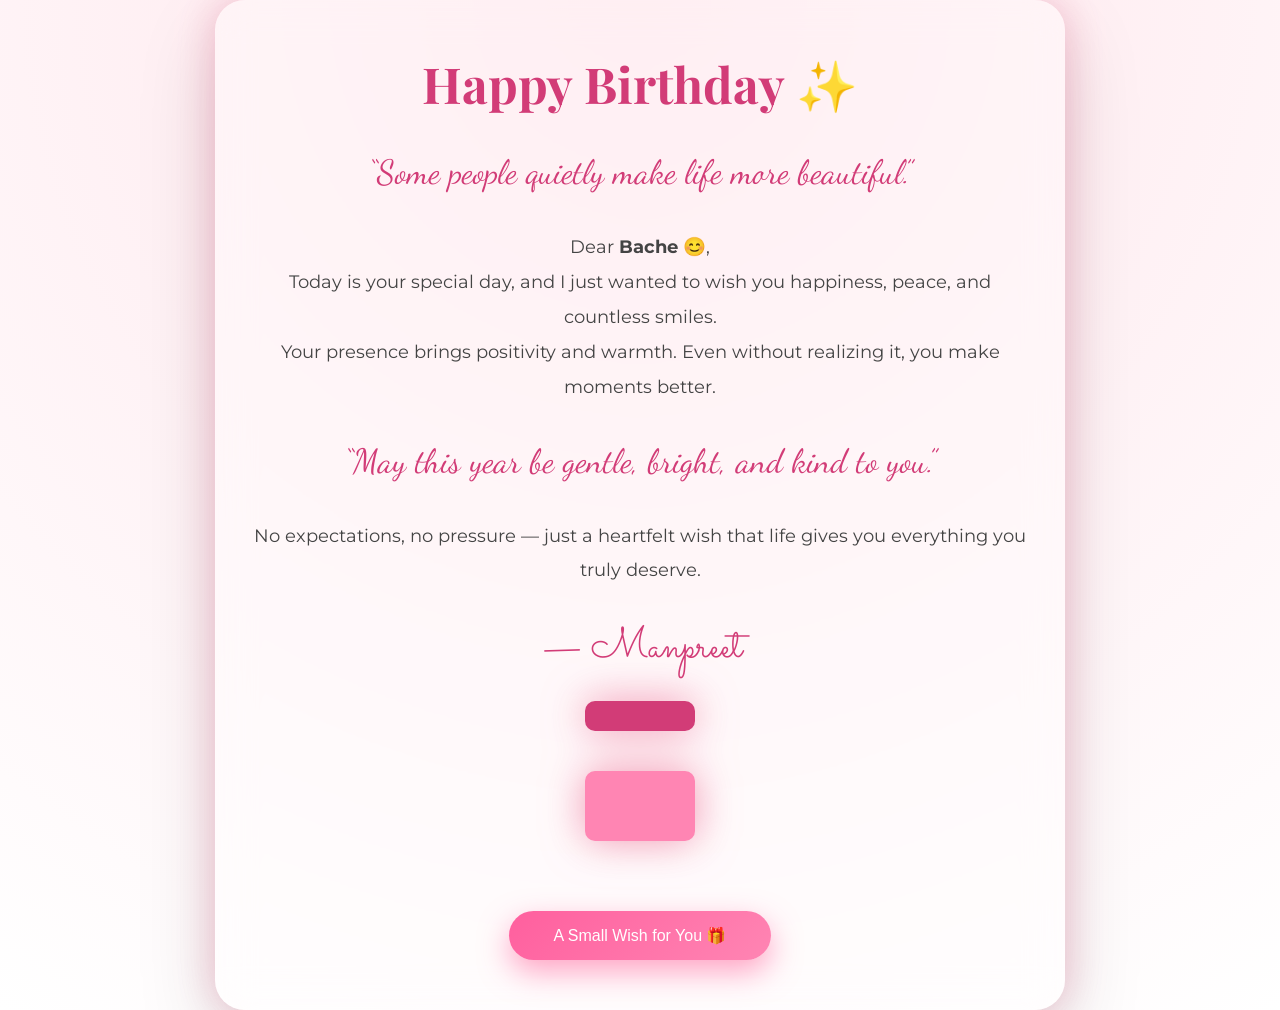
==== commit c3520ca8: "changes in full content changes" ====
--- a/index.html
+++ b/index.html
@@ -3,7 +3,7 @@
 <head>
 <meta charset="UTF-8" />
 <meta name="viewport" content="width=device-width, initial-scale=1.0"/>
-<title>Happy Birthday My Love 💝</title>
+<title>Happy Birthday ✨</title>
 
 <link rel="stylesheet" href="https://cdnjs.cloudflare.com/ajax/libs/font-awesome/6.0.0/css/all.min.css"/>
 <link href="https://fonts.googleapis.com/css2?family=Playfair+Display:wght@700&family=Montserrat:wght@400;600&family=Dancing+Script:wght@700&family=Sacramento&display=swap" rel="stylesheet">
@@ -63,7 +63,7 @@
 /* Heading */
 h1{
   font-family:'Playfair Display',serif;
-  font-size:3.2rem;
+  font-size:3.1rem;
   color:#d23c77;
   margin-bottom:25px;
   animation:softGlow 3s infinite alternate;
@@ -71,32 +71,6 @@
 @keyframes softGlow{
   from{text-shadow:0 0 10px rgba(231,84,128,.4)}
   to{text-shadow:0 0 25px rgba(231,84,128,.8)}
-}
-
-/* Photo */
-.photo-frame{
-  width:240px;
-  height:240px;
-  margin:25px auto;
-  border-radius:50%;
-  border:8px solid #f8c8dc;
-  overflow:hidden;
-  box-shadow:0 0 40px rgba(231,84,128,.6);
-  position:relative;
-}
-.photo-frame::after{
-  content:"";
-  position:absolute;
-  inset:-10px;
-  border-radius:50%;
-  background:radial-gradient(circle,rgba(255,105,180,.5),transparent 70%);
-  animation:pulseRing 3s infinite;
-  z-index:-1;
-}
-@keyframes pulseRing{
-  0%{transform:scale(.9);opacity:.4}
-  50%{transform:scale(1.05);opacity:.8}
-  100%{transform:scale(.9);opacity:.4}
 }
 
 /* Text */
@@ -148,6 +122,7 @@
   height:110px;
   cursor:pointer;
   filter:drop-shadow(0 0 20px rgba(231,84,128,.6));
+  position:relative;
 }
 .gift-box .box{
   width:100%;
@@ -180,8 +155,7 @@
 
 /* Mobile */
 @media(max-width:600px){
-  h1{font-size:2.3rem}
-  .photo-frame{width:180px;height:180px}
+  h1{font-size:2.2rem}
   .love-line{font-size:1.7rem}
 }
 </style>
@@ -192,17 +166,31 @@
 <div class="floating-elements" id="floatingElements"></div>
 
 <div class="container">
-  <h1>Happy Birthday, My Heart 💝</h1>
-
- 
+  <h1>Happy Birthday ✨</h1>
 
   <div class="message">
-    <p class="love-line">"In your smile, I find my paradise"</p>
-    <p>My dearest <b>Bache 🥰</b>,</p>
-    <p>You make my world brighter, my heart warmer, and my life complete.</p>
-    <p class="love-line">"You are my today & all my tomorrows"</p>
-    <p>Forever yours,</p>
-    <p class="signature">Manpreet</p>
+    <p class="love-line">“Some people quietly make life more beautiful.”</p>
+
+    <p>Dear <b>Bache 😊</b>,</p>
+
+    <p>
+      Today is your special day, and I just wanted to wish you
+      happiness, peace, and countless smiles.
+    </p>
+
+    <p>
+      Your presence brings positivity and warmth.
+      Even without realizing it, you make moments better.
+    </p>
+
+    <p class="love-line">“May this year be gentle, bright, and kind to you.”</p>
+
+    <p>
+      No expectations, no pressure — just a heartfelt wish
+      that life gives you everything you truly deserve.
+    </p>
+
+    <p class="signature">— Manpreet</p>
   </div>
 
   <div class="gift-box" id="giftBox">
@@ -210,10 +198,12 @@
     <div class="box"></div>
   </div>
 
-  <button class="btn" id="showMoreBtn">Open My Heart ❤️</button>
+  <button class="btn" id="showMoreBtn">A Small Wish for You 🎁</button>
 
   <div id="specialMessage" style="display:none">
-    <p class="love-line">You are my greatest love story 💖</p>
+    <p class="love-line">
+      Thank you for being someone who adds happiness to life ✨
+    </p>
   </div>
 </div>
 
@@ -221,14 +211,14 @@
 document.addEventListener("DOMContentLoaded",()=>{
 
   const floating=document.getElementById("floatingElements");
-  const symbols=["💖","✨","🌸","💝","💕","🥰"];
+  const symbols=["✨","🌸","🎉","💝","😊","🌼"];
 
   function createFloating(){
     const el=document.createElement("div");
     el.className="floating";
     el.textContent=symbols[Math.floor(Math.random()*symbols.length)];
     el.style.left=Math.random()*100+"vw";
-    el.style.fontSize=20+Math.random()*20+"px";
+    el.style.fontSize=18+Math.random()*22+"px";
     el.style.animationDuration=4+Math.random()*5+"s";
     floating.appendChild(el);
     setTimeout(()=>el.remove(),8000);
